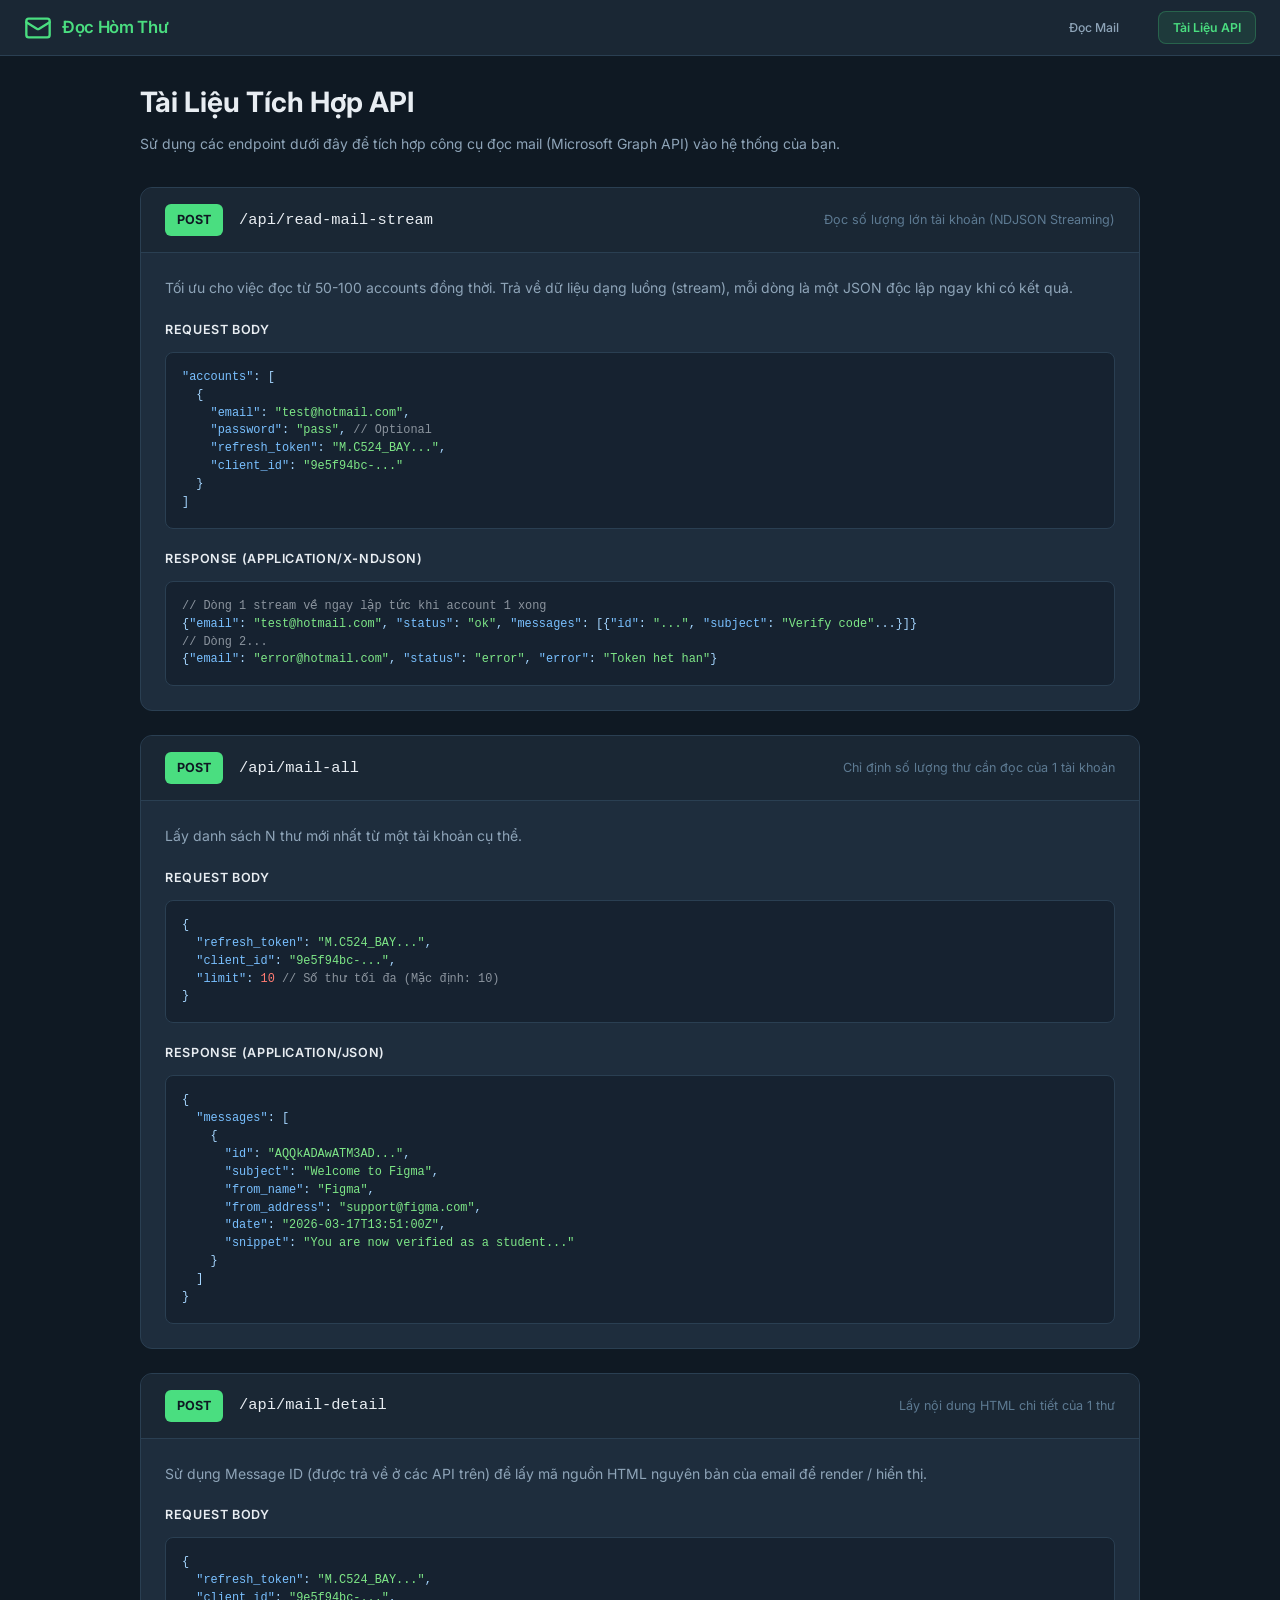
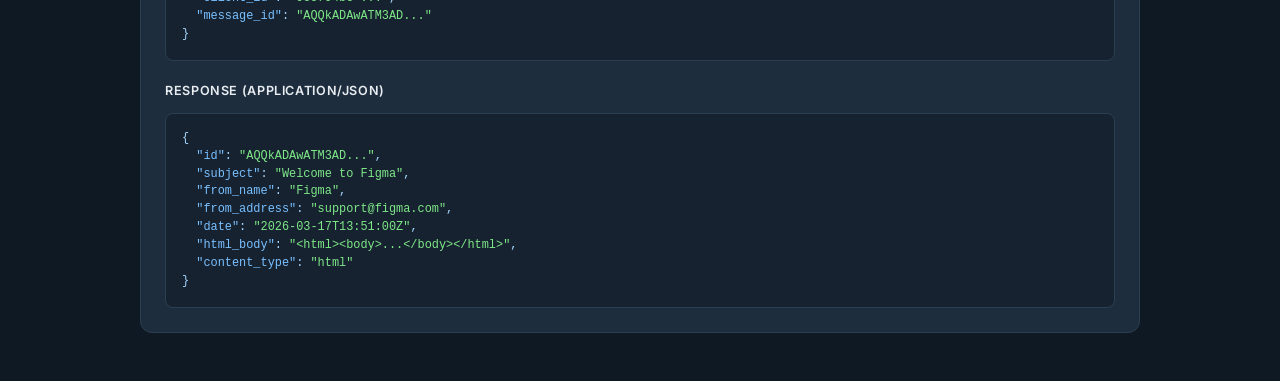
==== static/api-docs.html @ ec10e2bc "feat: add Render deployment config" ====
<!DOCTYPE html>
<html lang="vi">
<head>
    <meta charset="UTF-8">
    <meta name="viewport" content="width=device-width, initial-scale=1.0">
    <title>API Docs - Đọc Hòm Thư Outlook/Hotmail</title>
    <meta name="description" content="Tài liệu API tích hợp hệ thống đọc mail Microsoft Graph API">
    <link rel="preconnect" href="https://fonts.googleapis.com">
    <link rel="preconnect" href="https://fonts.gstatic.com" crossorigin>
    <link href="https://fonts.googleapis.com/css2?family=Inter:wght@300;400;500;600;700&display=swap" rel="stylesheet">
    <link rel="stylesheet" href="/static/styles.css">
    <style>
        .docs-container {
            max-width: 1000px;
            margin: 0 auto;
        }
        .endpoint-card {
            background: var(--bg-card);
            border: 1px solid var(--border-color);
            border-radius: var(--radius-lg);
            margin-bottom: 24px;
            overflow: hidden;
        }
        .endpoint-header {
            display: flex;
            align-items: center;
            gap: 16px;
            padding: 16px 24px;
            background: var(--bg-secondary);
            border-bottom: 1px solid var(--border-color);
        }
        .method {
            font-weight: 700;
            font-size: 0.9rem;
            padding: 6px 12px;
            border-radius: 6px;
            color: #0f1923;
        }
        .method.post { background: var(--accent); }
        .method.get { background: var(--info); }
        
        .path {
            font-family: 'Consolas', monospace;
            font-size: 1.1rem;
            color: var(--text-primary);
        }
        .desc {
            color: var(--text-muted);
            font-size: 0.9rem;
            flex: 1;
            text-align: right;
        }
        .endpoint-body {
            padding: 24px;
        }
        .section-title {
            font-size: 0.9rem;
            font-weight: 600;
            color: var(--text-primary);
            text-transform: uppercase;
            letter-spacing: 0.05em;
            margin-bottom: 12px;
            margin-top: 20px;
        }
        .section-title:first-child { margin-top: 0; }
        
        pre {
            background: var(--bg-input);
            padding: 16px;
            border-radius: var(--radius);
            border: 1px solid var(--border-color);
            overflow-x: auto;
            color: #a5d6ff;
            font-family: 'Consolas', monospace;
            font-size: 0.85rem;
            line-height: 1.5;
        }
        .comment { color: #8b949e; }
        .string { color: #7ee787; }
        .key { color: #79c0ff; }
        .keyword { color: #ff7b72; }
    </style>
</head>
<body>
    <!-- Header -->
    <header id="app-header">
        <div class="header-inner">
            <div class="logo">
                <svg width="28" height="28" viewBox="0 0 24 24" fill="none" stroke="currentColor" stroke-width="2" stroke-linecap="round" stroke-linejoin="round">
                    <rect x="2" y="4" width="20" height="16" rx="2"/>
                    <path d="M22 7L13.03 12.7a1.94 1.94 0 0 1-2.06 0L2 7"/>
                </svg>
                <h1>Đọc Hòm Thư</h1>
            </div>
            <div class="nav-links">
                <a href="/" class="nav-link" style="color: var(--text-secondary); text-decoration: none; margin-right: 20px;">Đọc Mail</a>
                <a href="/api-docs" class="nav-link active" style="color: var(--accent); font-weight: 600; text-decoration: none;">Tài Liệu API</a>
            </div>
        </div>
    </header>

    <main id="app-main">
        <div class="docs-container">
            <div style="margin-bottom: 32px;">
                <h2 style="font-size: 2rem; margin-bottom: 8px;">Tài Liệu Tích Hợp API</h2>
                <p style="color: var(--text-secondary);">Sử dụng các endpoint dưới đây để tích hợp công cụ đọc mail (Microsoft Graph API) vào hệ thống của bạn.</p>
            </div>

            <!-- Endpoint 1 -->
            <div class="endpoint-card">
                <div class="endpoint-header">
                    <span class="method post">POST</span>
                    <span class="path">/api/read-mail-stream</span>
                    <span class="desc">Đọc số lượng lớn tài khoản (NDJSON Streaming)</span>
                </div>
                <div class="endpoint-body">
                    <p style="color: var(--text-secondary); margin-bottom: 16px;">Tối ưu cho việc đọc từ 50-100 accounts đồng thời. Trả về dữ liệu dạng luồng (stream), mỗi dòng là một JSON độc lập ngay khi có kết quả.</p>
                    
                    <div class="section-title">Request Body</div>
                    <pre><span class="key">"accounts"</span>: [
  {
    <span class="key">"email"</span>: <span class="string">"test@hotmail.com"</span>,
    <span class="key">"password"</span>: <span class="string">"pass"</span>, <span class="comment">// Optional</span>
    <span class="key">"refresh_token"</span>: <span class="string">"M.C524_BAY..."</span>,
    <span class="key">"client_id"</span>: <span class="string">"9e5f94bc-..."</span>
  }
]</pre>

                    <div class="section-title">Response (application/x-ndjson)</div>
                    <pre><span class="comment">// Dòng 1 stream về ngay lập tức khi account 1 xong</span>
{<span class="key">"email"</span>: <span class="string">"test@hotmail.com"</span>, <span class="key">"status"</span>: <span class="string">"ok"</span>, <span class="key">"messages"</span>: [{<span class="key">"id"</span>: <span class="string">"..."</span>, <span class="key">"subject"</span>: <span class="string">"Verify code"</span>...}]}
<span class="comment">// Dòng 2...</span>
{<span class="key">"email"</span>: <span class="string">"error@hotmail.com"</span>, <span class="key">"status"</span>: <span class="string">"error"</span>, <span class="key">"error"</span>: <span class="string">"Token het han"</span>}</pre>
                </div>
            </div>

            <!-- Endpoint 2 -->
            <div class="endpoint-card">
                <div class="endpoint-header">
                    <span class="method post">POST</span>
                    <span class="path">/api/mail-all</span>
                    <span class="desc">Chỉ định số lượng thư cần đọc của 1 tài khoản</span>
                </div>
                <div class="endpoint-body">
                    <p style="color: var(--text-secondary); margin-bottom: 16px;">Lấy danh sách N thư mới nhất từ một tài khoản cụ thể.</p>
                    
                    <div class="section-title">Request Body</div>
                    <pre>{
  <span class="key">"refresh_token"</span>: <span class="string">"M.C524_BAY..."</span>,
  <span class="key">"client_id"</span>: <span class="string">"9e5f94bc-..."</span>,
  <span class="key">"limit"</span>: <span class="keyword">10</span> <span class="comment">// Số thư tối đa (Mặc định: 10)</span>
}</pre>

                    <div class="section-title">Response (application/json)</div>
                    <pre>{
  <span class="key">"messages"</span>: [
    {
      <span class="key">"id"</span>: <span class="string">"AQQkADAwATM3AD..."</span>,
      <span class="key">"subject"</span>: <span class="string">"Welcome to Figma"</span>,
      <span class="key">"from_name"</span>: <span class="string">"Figma"</span>,
      <span class="key">"from_address"</span>: <span class="string">"support@figma.com"</span>,
      <span class="key">"date"</span>: <span class="string">"2026-03-17T13:51:00Z"</span>,
      <span class="key">"snippet"</span>: <span class="string">"You are now verified as a student..."</span>
    }
  ]
}</pre>
                </div>
            </div>

            <!-- Endpoint 3 -->
            <div class="endpoint-card">
                <div class="endpoint-header">
                    <span class="method post">POST</span>
                    <span class="path">/api/mail-detail</span>
                    <span class="desc">Lấy nội dung HTML chi tiết của 1 thư</span>
                </div>
                <div class="endpoint-body">
                    <p style="color: var(--text-secondary); margin-bottom: 16px;">Sử dụng Message ID (được trả về ở các API trên) để lấy mã nguồn HTML nguyên bản của email để render / hiển thị.</p>
                    
                    <div class="section-title">Request Body</div>
                    <pre>{
  <span class="key">"refresh_token"</span>: <span class="string">"M.C524_BAY..."</span>,
  <span class="key">"client_id"</span>: <span class="string">"9e5f94bc-..."</span>,
  <span class="key">"message_id"</span>: <span class="string">"AQQkADAwATM3AD..."</span>
}</pre>

                    <div class="section-title">Response (application/json)</div>
                    <pre>{
  <span class="key">"id"</span>: <span class="string">"AQQkADAwATM3AD..."</span>,
  <span class="key">"subject"</span>: <span class="string">"Welcome to Figma"</span>,
  <span class="key">"from_name"</span>: <span class="string">"Figma"</span>,
  <span class="key">"from_address"</span>: <span class="string">"support@figma.com"</span>,
  <span class="key">"date"</span>: <span class="string">"2026-03-17T13:51:00Z"</span>,
  <span class="key">"html_body"</span>: <span class="string">"&lt;html&gt;&lt;body&gt;...&lt;/body&gt;&lt;/html&gt;"</span>,
  <span class="key">"content_type"</span>: <span class="string">"html"</span>
}</pre>
                </div>
            </div>
            
        </div>
    </main>
</body>
</html>
---- static/styles.css ----
/* ── Reset & Base ────────────────────────────────────────────────── */
*,
*::before,
*::after {
    margin: 0;
    padding: 0;
    box-sizing: border-box;
}

:root {
    --bg-primary: #0f1923;
    --bg-secondary: #1a2734;
    --bg-card: #1e2d3d;
    --bg-input: #162230;
    --bg-hover: #243a4e;
    --border-color: #2a3f52;
    --border-light: #34506a;
    --text-primary: #e8edf2;
    --text-secondary: #8ea4b8;
    --text-muted: #5d7a92;
    --accent: #4ade80;
    --accent-hover: #22c55e;
    --accent-dim: rgba(74, 222, 128, 0.1);
    --error: #f87171;
    --error-dim: rgba(248, 113, 113, 0.1);
    --warning: #fbbf24;
    --info: #60a5fa;
    --radius: 8px;
    --radius-lg: 12px;
    --shadow: 0 4px 24px rgba(0, 0, 0, 0.3);
    --shadow-lg: 0 8px 40px rgba(0, 0, 0, 0.4);
    --transition: 0.2s ease;
}

html {
    font-size: 14px;
    scroll-behavior: smooth;
}

body {
    font-family: 'Inter', -apple-system, BlinkMacSystemFont, sans-serif;
    background: var(--bg-primary);
    color: var(--text-primary);
    min-height: 100vh;
    line-height: 1.6;
}

/* ── Header ──────────────────────────────────────────────────────── */
#app-header {
    background: var(--bg-secondary);
    border-bottom: 1px solid var(--border-color);
    padding: 0 24px;
    height: 56px;
    display: flex;
    align-items: center;
    position: sticky;
    top: 0;
    z-index: 100;
    backdrop-filter: blur(12px);
}

.header-inner {
    max-width: 1400px;
    margin: 0 auto;
    width: 100%;
    display: flex;
    align-items: center;
    justify-content: space-between;
}

.logo {
    display: flex;
    align-items: center;
    gap: 10px;
    color: var(--accent);
}

.logo h1 {
    font-size: 1.2rem;
    font-weight: 600;
    letter-spacing: -0.02em;
}

.header-badge {
    font-size: 0.75rem;
    padding: 4px 12px;
    background: var(--accent-dim);
    color: var(--accent);
    border: 1px solid rgba(74, 222, 128, 0.2);
    border-radius: 20px;
    font-weight: 500;
}

/* ── Nav Links ───────────────────────────────────────────────────── */
.nav-links {
    display: flex;
    align-items: center;
    gap: 4px;
}

.nav-link {
    padding: 6px 14px;
    border-radius: var(--radius);
    font-size: 0.875rem;
    font-weight: 500;
    color: var(--text-secondary);
    text-decoration: none;
    transition: all var(--transition);
    border: 1px solid transparent;
}

.nav-link:hover {
    color: var(--text-primary);
    background: var(--bg-hover);
}

.nav-link.active {
    color: var(--accent);
    font-weight: 600;
    border-color: rgba(74, 222, 128, 0.25);
    background: var(--accent-dim);
}

/* ── Main ────────────────────────────────────────────────────────── */
#app-main {
    max-width: 1400px;
    margin: 0 auto;
    padding: 24px;
}

/* ── Input Section ───────────────────────────────────────────────── */
.input-section {
    background: var(--bg-card);
    border: 1px solid var(--border-color);
    border-radius: var(--radius-lg);
    padding: 20px;
    margin-bottom: 24px;
}

.section-header {
    display: flex;
    align-items: center;
    justify-content: space-between;
    margin-bottom: 12px;
    flex-wrap: wrap;
    gap: 12px;
}

.section-header h2 {
    font-size: 1.1rem;
    font-weight: 600;
    color: var(--text-primary);
}

.input-controls {
    display: flex;
    align-items: center;
    gap: 16px;
}

.limit-group {
    display: flex;
    align-items: center;
    gap: 8px;
}

.limit-group label {
    font-size: 0.85rem;
    color: var(--text-secondary);
    white-space: nowrap;
}

.limit-input {
    width: 70px;
    padding: 6px 10px;
    background: var(--bg-input);
    border: 1px solid var(--border-color);
    border-radius: var(--radius);
    color: var(--text-primary);
    font-size: 0.85rem;
    font-family: inherit;
    text-align: center;
    transition: border-color var(--transition);
}

.limit-input:focus {
    outline: none;
    border-color: var(--accent);
}

.textarea-wrapper {
    position: relative;
}

#oauth2-input {
    width: 100%;
    min-height: 160px;
    max-height: 400px;
    padding: 14px 16px;
    background: var(--bg-input);
    border: 1px solid var(--border-color);
    border-radius: var(--radius);
    color: var(--text-primary);
    font-family: 'Consolas', 'Monaco', monospace;
    font-size: 0.8rem;
    line-height: 1.7;
    resize: vertical;
    transition: border-color var(--transition);
}

#oauth2-input::placeholder {
    color: var(--text-muted);
}

#oauth2-input:focus {
    outline: none;
    border-color: var(--accent);
}

.textarea-footer {
    display: flex;
    justify-content: space-between;
    align-items: center;
    margin-top: 8px;
    padding: 0 4px;
}

#line-count {
    font-size: 0.75rem;
    color: var(--text-muted);
}

.btn-clear {
    display: flex;
    align-items: center;
    gap: 4px;
    padding: 4px 10px;
    background: transparent;
    border: 1px solid var(--border-color);
    border-radius: var(--radius);
    color: var(--text-muted);
    font-size: 0.75rem;
    cursor: pointer;
    transition: all var(--transition);
}

.btn-clear:hover {
    color: var(--error);
    border-color: var(--error);
}

.action-bar {
    display: flex;
    justify-content: space-between;
    align-items: center;
    margin-top: 16px;
}

.status-text {
    font-size: 0.85rem;
    color: var(--text-secondary);
}

.btn-primary {
    display: flex;
    align-items: center;
    gap: 8px;
    padding: 10px 24px;
    background: var(--accent);
    color: #0f1923;
    border: none;
    border-radius: var(--radius);
    font-size: 0.9rem;
    font-weight: 600;
    font-family: inherit;
    cursor: pointer;
    transition: all var(--transition);
}

.btn-primary:hover {
    background: var(--accent-hover);
    transform: translateY(-1px);
    box-shadow: 0 4px 16px rgba(74, 222, 128, 0.3);
}

.btn-primary:active {
    transform: translateY(0);
}

.btn-primary:disabled {
    opacity: 0.5;
    cursor: not-allowed;
    transform: none;
    box-shadow: none;
}

/* ── Results Section ─────────────────────────────────────────────── */
.results-section {
    animation: fadeIn 0.3s ease;
}

.results-header {
    display: flex;
    align-items: center;
    gap: 12px;
    margin-bottom: 16px;
}

.results-header h2 {
    font-size: 1.1rem;
    font-weight: 600;
}

.results-summary {
    font-size: 0.8rem;
    color: var(--text-muted);
    padding: 3px 10px;
    background: var(--bg-card);
    border-radius: 12px;
    border: 1px solid var(--border-color);
}

/* ── Account Card ────────────────────────────────────────────────── */
.account-card {
    background: var(--bg-card);
    border: 1px solid var(--border-color);
    border-radius: var(--radius-lg);
    margin-bottom: 16px;
    overflow: hidden;
    transition: border-color var(--transition);
}

.account-card:hover {
    border-color: var(--border-light);
}

.account-card-header {
    display: flex;
    align-items: center;
    justify-content: space-between;
    padding: 14px 20px;
    background: var(--bg-secondary);
    border-bottom: 1px solid var(--border-color);
    flex-wrap: wrap;
    gap: 8px;
}

.account-email {
    font-size: 0.9rem;
    font-weight: 600;
    color: var(--info);
    word-break: break-all;
}

.account-status {
    font-size: 0.75rem;
    padding: 3px 10px;
    border-radius: 12px;
    font-weight: 500;
}

.account-status.ok {
    background: var(--accent-dim);
    color: var(--accent);
    border: 1px solid rgba(74, 222, 128, 0.2);
}

.account-status.error {
    background: var(--error-dim);
    color: var(--error);
    border: 1px solid rgba(248, 113, 113, 0.2);
}

.account-error-msg {
    padding: 14px 20px;
    color: var(--error);
    font-size: 0.85rem;
    word-break: break-all;
}

/* ── Mail Table ──────────────────────────────────────────────────── */
.mail-table {
    width: 100%;
    border-collapse: collapse;
}

.mail-table thead th {
    padding: 10px 16px;
    text-align: left;
    font-size: 0.75rem;
    font-weight: 600;
    text-transform: uppercase;
    letter-spacing: 0.05em;
    color: var(--text-muted);
    background: var(--bg-secondary);
    border-bottom: 1px solid var(--border-color);
    white-space: nowrap;
}

.mail-table tbody tr {
    border-bottom: 1px solid var(--border-color);
    transition: background var(--transition);
}

.mail-table tbody tr:last-child {
    border-bottom: none;
}

.mail-table tbody tr:hover {
    background: var(--bg-hover);
}

.mail-table td {
    padding: 12px 16px;
    font-size: 0.85rem;
    vertical-align: top;
}

.mail-table .col-stt {
    width: 50px;
    text-align: center;
    color: var(--text-muted);
    font-weight: 500;
}

.mail-table .col-from {
    width: 200px;
    color: var(--text-secondary);
}

.mail-table .col-from .from-name {
    font-weight: 500;
    color: var(--text-primary);
}

.mail-table .col-from .from-addr {
    font-size: 0.75rem;
    color: var(--text-muted);
}

.mail-table .col-time {
    width: 140px;
    color: #a3c4da;
    white-space: nowrap;
    font-size: 0.8rem;
}

.mail-table .col-content {
    min-width: 200px;
}

.mail-table .col-content .mail-subject {
    font-weight: 600;
    color: var(--text-primary);
    margin-bottom: 4px;
}

.mail-table .col-content .mail-snippet {
    color: var(--text-secondary);
    font-size: 0.8rem;
    display: -webkit-box;
    -webkit-line-clamp: 2;
    -webkit-box-orient: vertical;
    overflow: hidden;
}

.mail-table .col-action {
    width: 100px;
    text-align: center;
}

.btn-detail {
    padding: 5px 14px;
    background: transparent;
    color: var(--info);
    border: 1px solid var(--info);
    border-radius: var(--radius);
    font-size: 0.75rem;
    font-weight: 500;
    cursor: pointer;
    transition: all var(--transition);
    font-family: inherit;
    white-space: nowrap;
}

.btn-detail:hover {
    background: rgba(96, 165, 250, 0.1);
}

/* ── Xem thêm button ────────────────────────────────────────────── */
.account-footer {
    display: flex;
    justify-content: center;
    padding: 12px;
    border-top: 1px solid var(--border-color);
}

.btn-more {
    display: flex;
    align-items: center;
    gap: 6px;
    padding: 7px 20px;
    background: transparent;
    color: var(--accent);
    border: 1px solid var(--accent);
    border-radius: var(--radius);
    font-size: 0.8rem;
    font-weight: 500;
    cursor: pointer;
    transition: all var(--transition);
    font-family: inherit;
}

.btn-more:hover {
    background: var(--accent-dim);
}

.btn-more:disabled {
    opacity: 0.5;
    cursor: not-allowed;
}

.btn-more .spinner-small {
    width: 14px;
    height: 14px;
    border: 2px solid transparent;
    border-top-color: var(--accent);
    border-radius: 50%;
    animation: spin 0.6s linear infinite;
}

/* ── Modal ───────────────────────────────────────────────────────── */
.modal-overlay {
    display: none;
    position: fixed;
    inset: 0;
    background: rgba(0, 0, 0, 0.7);
    backdrop-filter: blur(4px);
    z-index: 1000;
    justify-content: center;
    align-items: center;
    padding: 24px;
    animation: fadeIn 0.2s ease;
}

.modal-overlay.active {
    display: flex;
}

.modal-content {
    background: var(--bg-card);
    border: 1px solid var(--border-color);
    border-radius: var(--radius-lg);
    width: 100%;
    max-width: 800px;
    max-height: 85vh;
    display: flex;
    flex-direction: column;
    box-shadow: var(--shadow-lg);
    animation: slideUp 0.3s ease;
}

.modal-header {
    display: flex;
    align-items: center;
    justify-content: space-between;
    padding: 16px 20px;
    border-bottom: 1px solid var(--border-color);
    flex-shrink: 0;
}

.modal-header h3 {
    font-size: 1rem;
    font-weight: 600;
    color: var(--text-primary);
}

.modal-close {
    width: 32px;
    height: 32px;
    display: flex;
    align-items: center;
    justify-content: center;
    background: transparent;
    border: 1px solid var(--border-color);
    border-radius: var(--radius);
    color: var(--text-secondary);
    font-size: 1.3rem;
    cursor: pointer;
    transition: all var(--transition);
    line-height: 1;
}

.modal-close:hover {
    background: var(--error-dim);
    color: var(--error);
    border-color: var(--error);
}

.modal-body {
    flex: 1;
    overflow: hidden;
    display: flex;
    flex-direction: column;
}

.modal-meta {
    padding: 12px 20px;
    background: var(--bg-secondary);
    border-bottom: 1px solid var(--border-color);
    font-size: 0.8rem;
    color: var(--text-secondary);
    flex-shrink: 0;
}

.modal-meta .meta-row {
    display: flex;
    gap: 8px;
    margin-bottom: 4px;
}

.modal-meta .meta-label {
    color: var(--text-muted);
    min-width: 50px;
}

.modal-meta .meta-value {
    color: var(--text-primary);
    word-break: break-all;
}

#modal-iframe {
    flex: 1;
    width: 100%;
    border: none;
    background: #fff;
    min-height: 400px;
    border-radius: 0 0 var(--radius-lg) var(--radius-lg);
}

/* ── Loading Overlay ─────────────────────────────────────────────── */
.loading-overlay {
    display: none;
    position: fixed;
    inset: 0;
    background: rgba(15, 25, 35, 0.85);
    backdrop-filter: blur(4px);
    z-index: 2000;
    justify-content: center;
    align-items: center;
}

.loading-overlay.active {
    display: flex;
}

.loading-spinner {
    text-align: center;
}

.spinner {
    width: 48px;
    height: 48px;
    border: 3px solid var(--border-color);
    border-top-color: var(--accent);
    border-radius: 50%;
    animation: spin 0.8s linear infinite;
    margin: 0 auto 16px;
}

#loading-text {
    color: var(--text-secondary);
    font-size: 0.9rem;
}

/* ── OAuth2 Page ─────────────────────────────────────────────────── */
.oauth2-limit-hint {
    font-size: 0.8rem;
    color: var(--text-muted);
    padding: 3px 10px;
    background: var(--bg-secondary);
    border: 1px solid var(--border-color);
    border-radius: 12px;
}

#oauth2-cred-input {
    width: 100%;
    min-height: 140px;
    max-height: 320px;
    padding: 14px 16px;
    background: var(--bg-input);
    border: 1px solid var(--border-color);
    border-radius: var(--radius);
    color: var(--text-primary);
    font-family: 'Consolas', 'Monaco', monospace;
    font-size: 0.85rem;
    line-height: 1.7;
    resize: vertical;
    transition: border-color var(--transition);
}

#oauth2-cred-input::placeholder { color: var(--text-muted); }

#oauth2-cred-input:focus {
    outline: none;
    border-color: var(--info);
}

.btn-oauth2 {
    display: flex;
    align-items: center;
    gap: 8px;
    padding: 10px 24px;
    background: var(--info);
    color: #ffffff;
    border: none;
    border-radius: var(--radius);
    font-size: 0.9rem;
    font-weight: 600;
    font-family: inherit;
    cursor: pointer;
    transition: all var(--transition);
}

.btn-oauth2:hover {
    background: #93c5fd;
    transform: translateY(-1px);
    box-shadow: 0 4px 16px rgba(96, 165, 250, 0.3);
}

.btn-oauth2:active { transform: translateY(0); }

.btn-oauth2:disabled {
    opacity: 0.5;
    cursor: not-allowed;
    transform: none;
    box-shadow: none;
}

.oauth2-card {
    background: var(--bg-card);
    border: 1px solid var(--border-color);
    border-radius: var(--radius-lg);
    margin-bottom: 12px;
    overflow: hidden;
    animation: fadeSlideIn 0.3s ease;
}

.oauth2-card-header {
    display: flex;
    align-items: center;
    justify-content: space-between;
    padding: 12px 20px;
    background: var(--bg-secondary);
    border-bottom: 1px solid var(--border-color);
    gap: 8px;
    flex-wrap: wrap;
}

.oauth2-card-body {
    padding: 16px 20px;
}

.oauth2-output-wrap {
    display: flex;
    gap: 10px;
    align-items: flex-start;
}

.oauth2-output {
    flex: 1;
    background: var(--bg-input);
    border: 1px solid var(--border-color);
    border-radius: var(--radius);
    color: var(--accent);
    font-family: 'Consolas', 'Monaco', monospace;
    font-size: 0.78rem;
    line-height: 1.7;
    padding: 10px 12px;
    word-break: break-all;
    white-space: pre-wrap;
    user-select: text;
    cursor: text;
}

.btn-copy {
    flex-shrink: 0;
    padding: 8px 14px;
    background: transparent;
    color: var(--info);
    border: 1px solid var(--info);
    border-radius: var(--radius);
    font-size: 0.78rem;
    font-weight: 500;
    cursor: pointer;
    font-family: inherit;
    transition: all var(--transition);
    white-space: nowrap;
}

.btn-copy:hover { background: rgba(96, 165, 250, 0.1); }

.btn-copy.copied {
    color: var(--accent);
    border-color: var(--accent);
}

/* ── Animations ──────────────────────────────────────────────────── */
@keyframes fadeIn {
    from { opacity: 0; }
    to { opacity: 1; }
}

@keyframes slideUp {
    from { opacity: 0; transform: translateY(20px); }
    to { opacity: 1; transform: translateY(0); }
}

@keyframes spin {
    to { transform: rotate(360deg); }
}

@keyframes fadeSlideIn {
    from { opacity: 0; transform: translateY(12px); }
    to { opacity: 1; transform: translateY(0); }
}

/* ── Responsive ──────────────────────────────────────────────────── */
@media (max-width: 768px) {
    #app-main {
        padding: 16px;
    }

    .section-header {
        flex-direction: column;
        align-items: flex-start;
    }

    .mail-table .col-from,
    .mail-table .col-time {
        display: none;
    }

    .modal-content {
        max-width: 100%;
        max-height: 90vh;
    }

    .account-card-header {
        flex-direction: column;
        align-items: flex-start;
    }
}
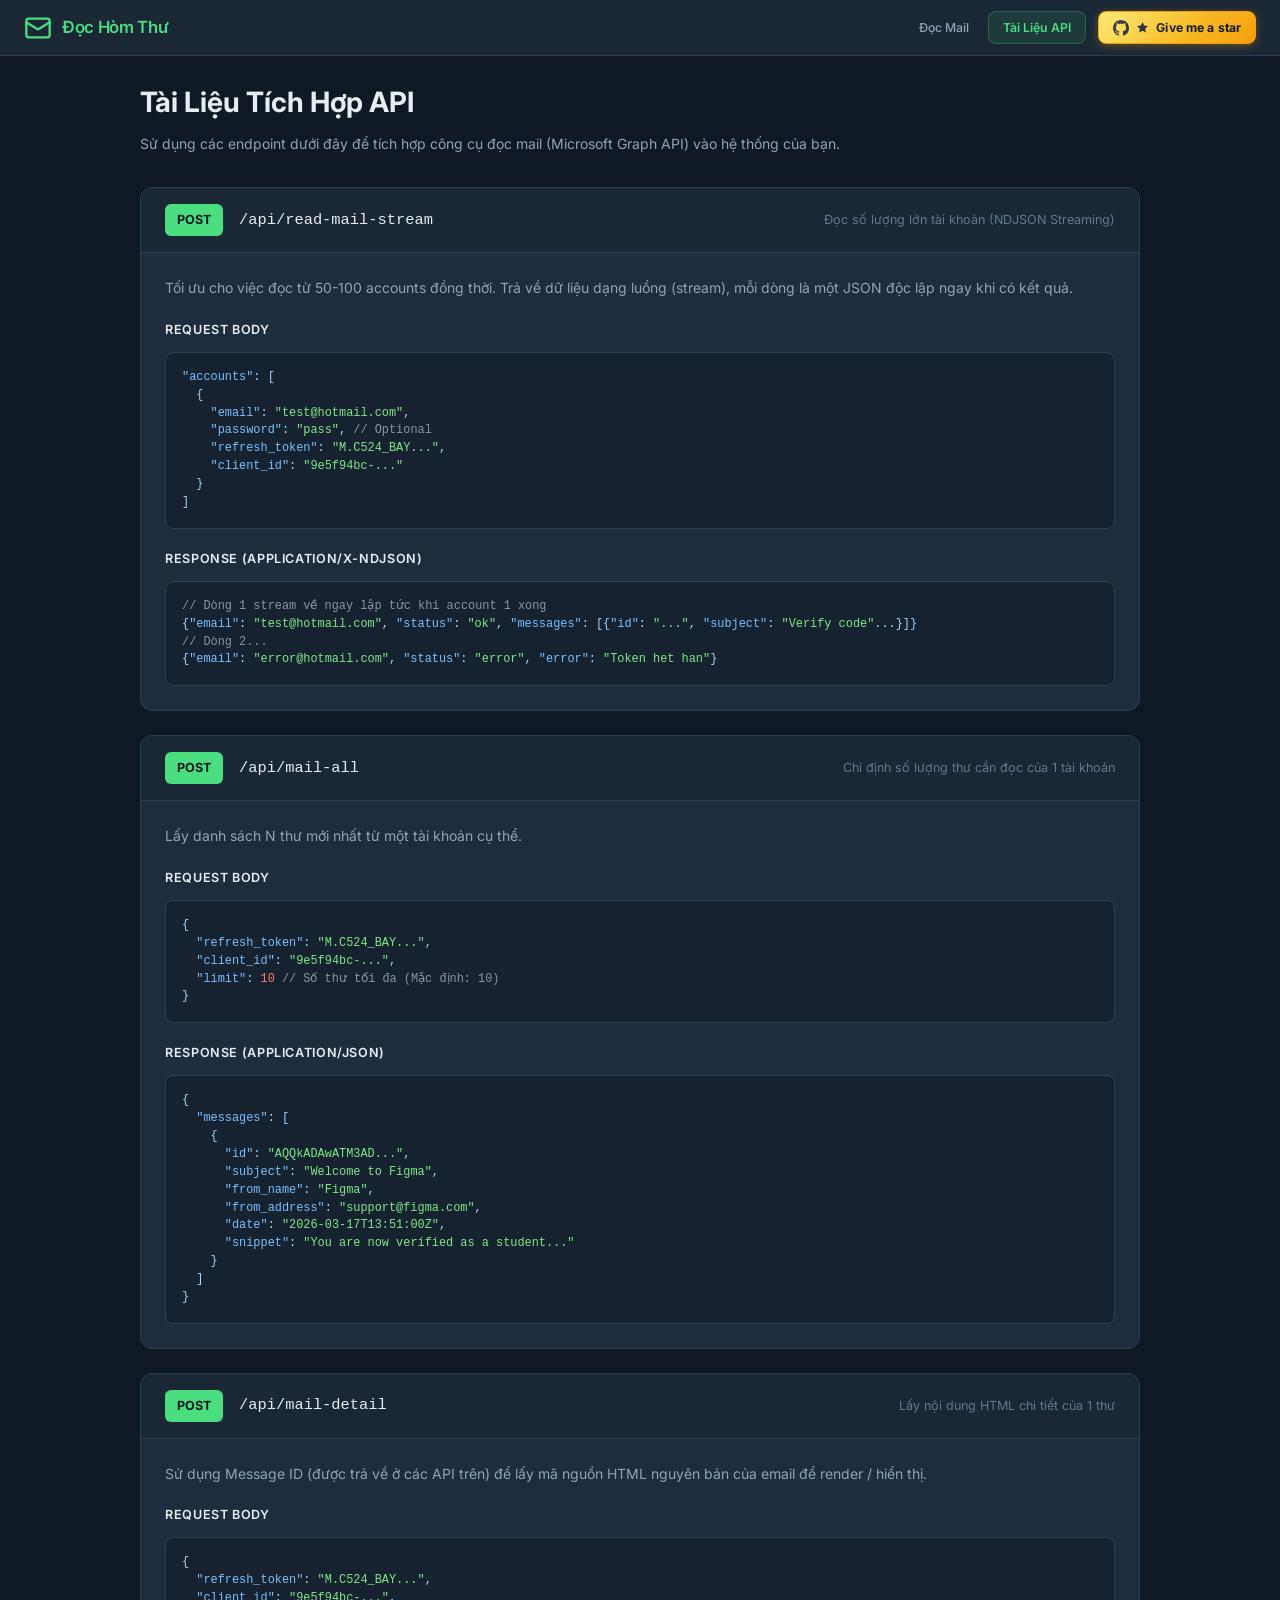
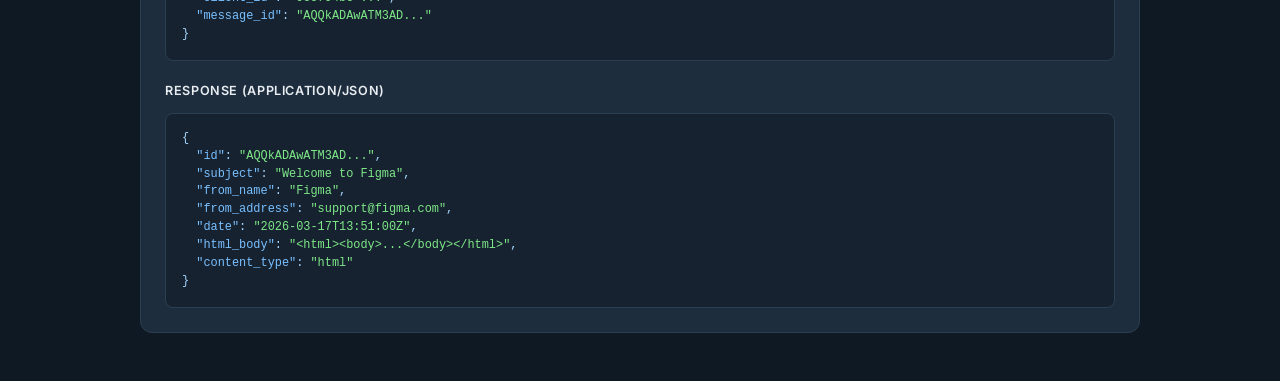
==== commit 3b57eb6e: "fix(ui): add GitHub star button to api docs page header" ====
--- a/static/api-docs.html
+++ b/static/api-docs.html
@@ -93,8 +93,17 @@
                 <h1>Đọc Hòm Thư</h1>
             </div>
             <div class="nav-links">
-                <a href="/" class="nav-link" style="color: var(--text-secondary); text-decoration: none; margin-right: 20px;">Đọc Mail</a>
-                <a href="/api-docs" class="nav-link active" style="color: var(--accent); font-weight: 600; text-decoration: none;">Tài Liệu API</a>
+                <a href="/" class="nav-link">Đọc Mail</a>
+                <a href="/api-docs" class="nav-link active">Tài Liệu API</a>
+                <a href="https://github.com/tugnmik/read-mail" target="_blank" rel="noopener noreferrer" class="nav-github-star" id="nav-github-star" title="Xem project trên GitHub">
+                    <svg width="16" height="16" viewBox="0 0 24 24" fill="currentColor" aria-hidden="true">
+                        <path d="M12 0C5.37 0 0 5.37 0 12c0 5.31 3.435 9.795 8.205 11.385.6.105.825-.255.825-.57 0-.285-.015-1.23-.015-2.235-3.015.555-3.795-.735-4.035-1.41-.135-.345-.72-1.41-1.23-1.695-.42-.225-1.02-.78-.015-.795.945-.015 1.62.87 1.845 1.23 1.08 1.815 2.805 1.305 3.495.99.105-.78.42-1.305.765-1.605-2.67-.3-5.46-1.335-5.46-5.925 0-1.305.465-2.385 1.23-3.225-.12-.3-.54-1.53.12-3.18 0 0 1.005-.315 3.3 1.23.96-.27 1.98-.405 3-.405s2.04.135 3 .405c2.295-1.56 3.3-1.23 3.3-1.23.66 1.65.24 2.88.12 3.18.765.84 1.23 1.905 1.23 3.225 0 4.605-2.805 5.625-5.475 5.925.435.375.81 1.095.81 2.22 0 1.605-.015 2.895-.015 3.3 0 .315.225.69.825.57A12.02 12.02 0 0 0 24 12c0-6.63-5.37-12-12-12z"/>
+                    </svg>
+                    <svg width="13" height="13" viewBox="0 0 24 24" fill="currentColor" class="star-icon" aria-hidden="true">
+                        <path d="M12 2l3.09 6.26L22 9.27l-5 4.87 1.18 6.88L12 17.77l-6.18 3.25L7 14.14 2 9.27l6.91-1.01L12 2z"/>
+                    </svg>
+                    Give me a star
+                </a>
             </div>
         </div>
     </header>
--- a/static/styles.css
+++ b/static/styles.css
@@ -121,6 +121,57 @@
     background: var(--accent-dim);
 }
 
+/* ── GitHub Star Button ──────────────────────────────────────────── */
+.nav-github-star {
+    display: flex;
+    align-items: center;
+    gap: 7px;
+    padding: 6px 14px;
+    border-radius: var(--radius);
+    font-size: 0.875rem;
+    font-weight: 700;
+    color: #0f1923;
+    text-decoration: none;
+    background: linear-gradient(135deg, #fde047 0%, #f59e0b 100%);
+    border: 1px solid #f59e0b;
+    box-shadow: 0 0 0 0 rgba(253, 224, 71, 0.4), 0 2px 8px rgba(245, 158, 11, 0.35);
+    letter-spacing: 0.01em;
+    transition: all 0.2s ease;
+    margin-left: 8px;
+    position: relative;
+    overflow: hidden;
+}
+
+.nav-github-star::before {
+    content: '';
+    position: absolute;
+    inset: 0;
+    background: linear-gradient(135deg, rgba(255,255,255,0.25) 0%, transparent 60%);
+    pointer-events: none;
+}
+
+.nav-github-star:hover {
+    color: #0f1923;
+    background: linear-gradient(135deg, #fef08a 0%, #fbbf24 100%);
+    box-shadow: 0 0 0 3px rgba(253, 224, 71, 0.3), 0 4px 16px rgba(245, 158, 11, 0.5);
+    transform: translateY(-1px);
+}
+
+.nav-github-star:active {
+    transform: translateY(0);
+    box-shadow: 0 0 0 2px rgba(253, 224, 71, 0.3), 0 2px 8px rgba(245, 158, 11, 0.35);
+}
+
+.nav-github-star .star-icon {
+    animation: star-pulse 2.5s ease-in-out infinite;
+    flex-shrink: 0;
+}
+
+@keyframes star-pulse {
+    0%, 100% { transform: scale(1) rotate(0deg); opacity: 1; }
+    50% { transform: scale(1.2) rotate(10deg); opacity: 0.85; }
+}
+
 /* ── Main ────────────────────────────────────────────────────────── */
 #app-main {
     max-width: 1400px;
@@ -683,6 +734,19 @@
     border-radius: 12px;
 }
 
+.oauth2-header-tools {
+    display: flex;
+    align-items: center;
+    gap: 12px;
+    flex-wrap: wrap;
+}
+
+.oauth2-action-group {
+    display: flex;
+    align-items: center;
+    gap: 10px;
+}
+
 #oauth2-cred-input {
     width: 100%;
     min-height: 140px;
@@ -805,6 +869,37 @@
     border-color: var(--accent);
 }
 
+.btn-copy-all {
+    display: flex;
+    align-items: center;
+    gap: 8px;
+    padding: 10px 18px;
+    background: transparent;
+    color: var(--info);
+    border: 1px solid var(--info);
+    border-radius: var(--radius);
+    font-size: 0.85rem;
+    font-weight: 600;
+    font-family: inherit;
+    cursor: pointer;
+    transition: all var(--transition);
+    white-space: nowrap;
+}
+
+.btn-copy-all:hover {
+    background: rgba(96, 165, 250, 0.1);
+}
+
+.btn-copy-all:disabled {
+    opacity: 0.45;
+    cursor: not-allowed;
+}
+
+.btn-copy-all.copied {
+    color: var(--accent);
+    border-color: var(--accent);
+}
+
 /* ── Animations ──────────────────────────────────────────────────── */
 @keyframes fadeIn {
     from { opacity: 0; }
@@ -836,6 +931,18 @@
         align-items: flex-start;
     }
 
+    .action-bar {
+        flex-direction: column;
+        align-items: stretch;
+        gap: 12px;
+    }
+
+    .oauth2-action-group {
+        width: 100%;
+        justify-content: flex-end;
+        flex-wrap: wrap;
+    }
+
     .mail-table .col-from,
     .mail-table .col-time {
         display: none;
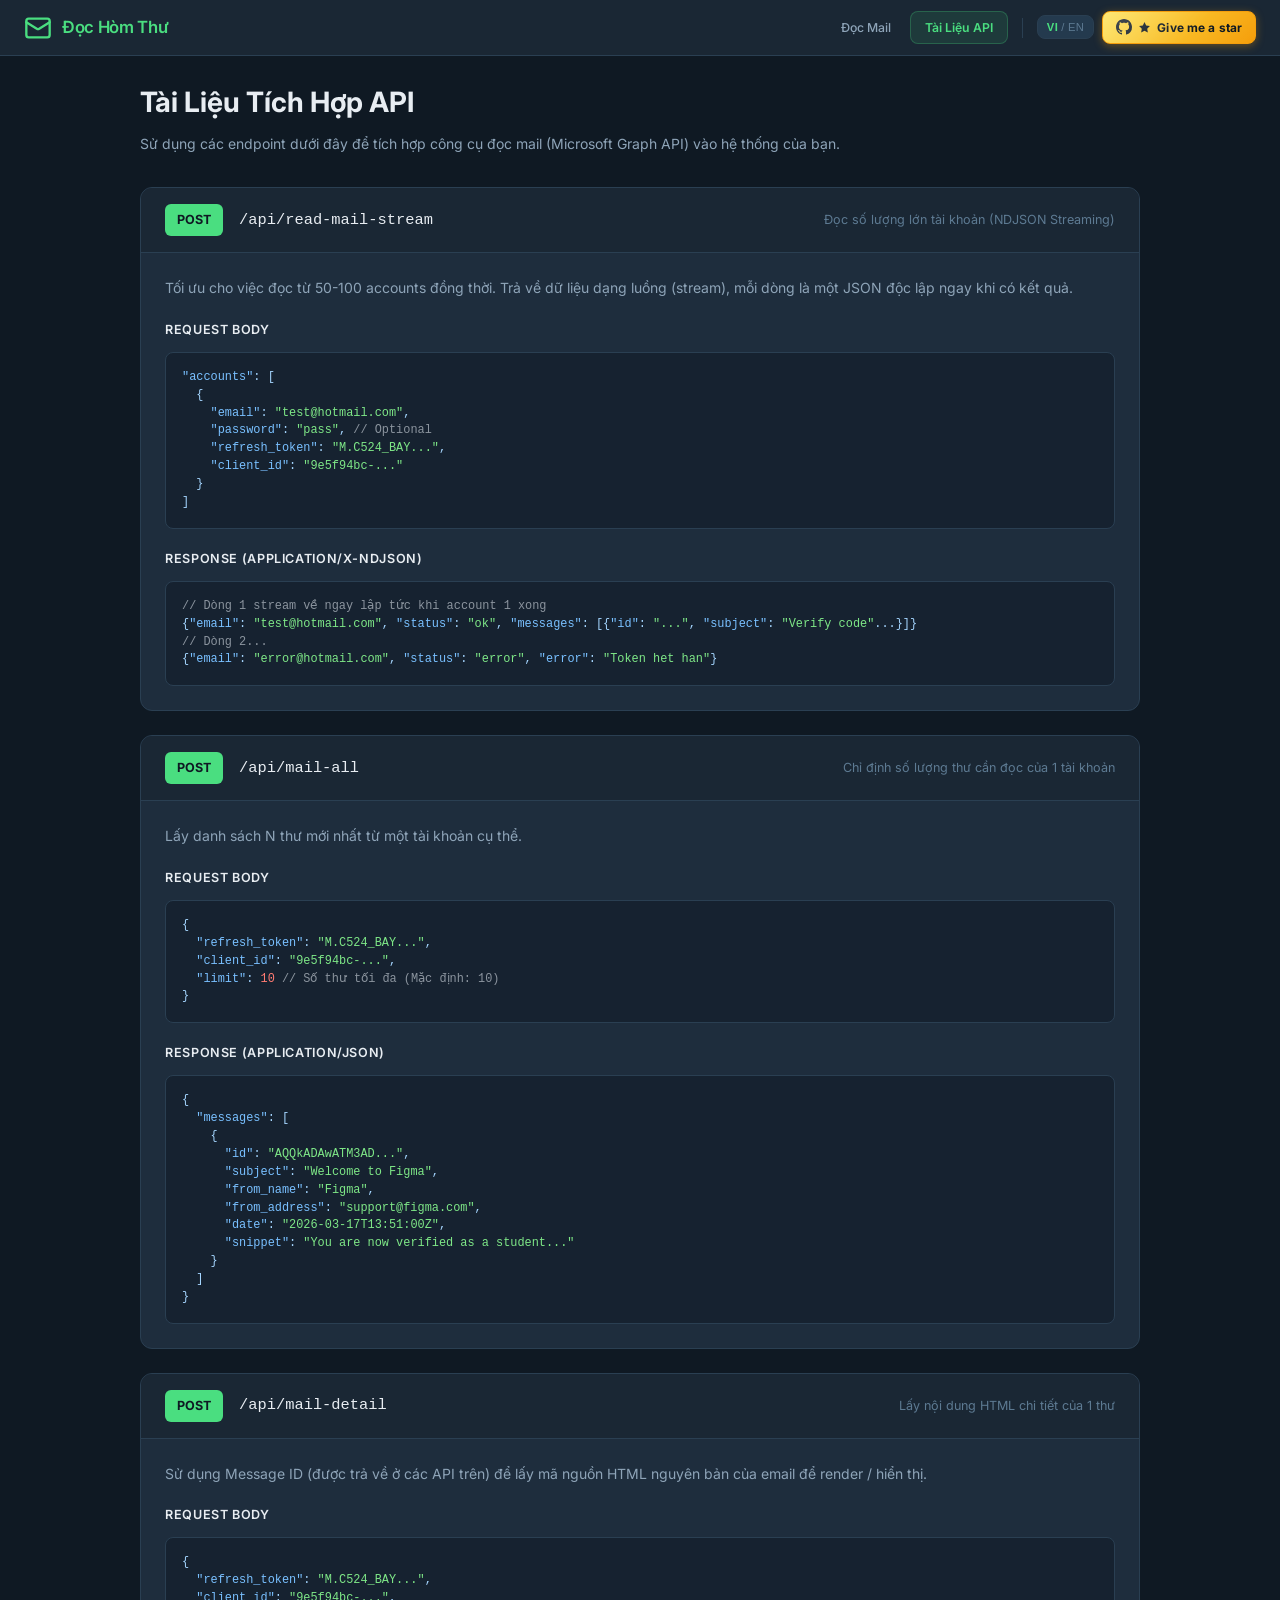
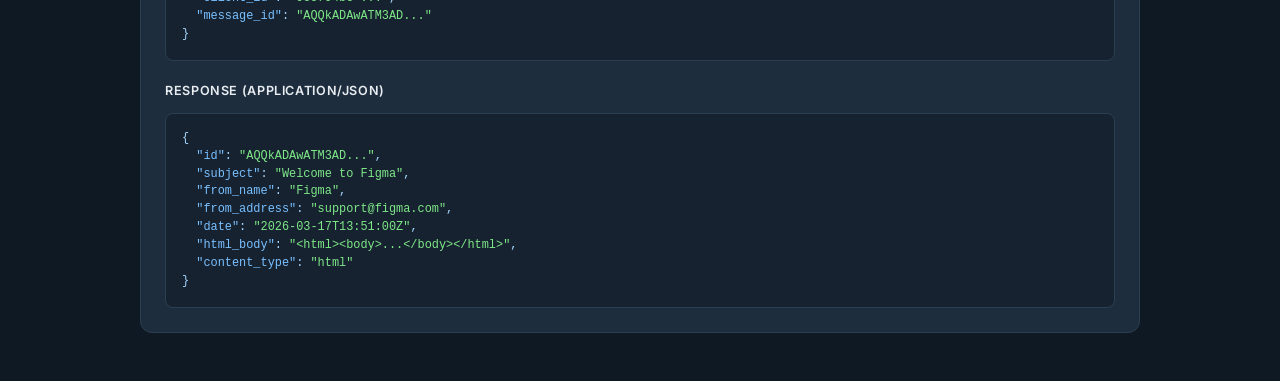
==== commit 8e2ef8b5: "feat(ui): add VI/EN bilingual support, group header layout and optimize mobile responsive" ====
--- a/static/api-docs.html
+++ b/static/api-docs.html
@@ -92,18 +92,29 @@
                 </svg>
                 <h1>Đọc Hòm Thư</h1>
             </div>
-            <div class="nav-links">
-                <a href="/" class="nav-link">Đọc Mail</a>
-                <a href="/api-docs" class="nav-link active">Tài Liệu API</a>
-                <a href="https://github.com/tugnmik/read-mail" target="_blank" rel="noopener noreferrer" class="nav-github-star" id="nav-github-star" title="Xem project trên GitHub">
-                    <svg width="16" height="16" viewBox="0 0 24 24" fill="currentColor" aria-hidden="true">
-                        <path d="M12 0C5.37 0 0 5.37 0 12c0 5.31 3.435 9.795 8.205 11.385.6.105.825-.255.825-.57 0-.285-.015-1.23-.015-2.235-3.015.555-3.795-.735-4.035-1.41-.135-.345-.72-1.41-1.23-1.695-.42-.225-1.02-.78-.015-.795.945-.015 1.62.87 1.845 1.23 1.08 1.815 2.805 1.305 3.495.99.105-.78.42-1.305.765-1.605-2.67-.3-5.46-1.335-5.46-5.925 0-1.305.465-2.385 1.23-3.225-.12-.3-.54-1.53.12-3.18 0 0 1.005-.315 3.3 1.23.96-.27 1.98-.405 3-.405s2.04.135 3 .405c2.295-1.56 3.3-1.23 3.3-1.23.66 1.65.24 2.88.12 3.18.765.84 1.23 1.905 1.23 3.225 0 4.605-2.805 5.625-5.475 5.925.435.375.81 1.095.81 2.22 0 1.605-.015 2.895-.015 3.3 0 .315.225.69.825.57A12.02 12.02 0 0 0 24 12c0-6.63-5.37-12-12-12z"/>
-                    </svg>
-                    <svg width="13" height="13" viewBox="0 0 24 24" fill="currentColor" class="star-icon" aria-hidden="true">
-                        <path d="M12 2l3.09 6.26L22 9.27l-5 4.87 1.18 6.88L12 17.77l-6.18 3.25L7 14.14 2 9.27l6.91-1.01L12 2z"/>
-                    </svg>
-                    Give me a star
-                </a>
+            <div class="header-right">
+                <nav class="nav-links">
+                    <a href="/" class="nav-link">Đọc Mail</a>
+                    <a href="/api-docs" class="nav-link active">Tài Liệu API</a>
+                </nav>
+                <div class="nav-divider"></div>
+                <div class="nav-actions">
+                    <!-- Lang Toggle -->
+                    <button class="nav-lang-toggle" id="lang-toggle" onclick="toggleLang()" data-lang="vi" aria-label="Switch to English" title="Switch language">
+                        <span class="lang-vi">VI</span>
+                        <span class="lang-sep">/</span>
+                        <span class="lang-en">EN</span>
+                    </button>
+                    <a href="https://github.com/tugnmik/read-mail" target="_blank" rel="noopener noreferrer" class="nav-github-star" id="nav-github-star" title="Xem project trên GitHub">
+                        <svg width="16" height="16" viewBox="0 0 24 24" fill="currentColor" aria-hidden="true">
+                            <path d="M12 0C5.37 0 0 5.37 0 12c0 5.31 3.435 9.795 8.205 11.385.6.105.825-.255.825-.57 0-.285-.015-1.23-.015-2.235-3.015.555-3.795-.735-4.035-1.41-.135-.345-.72-1.41-1.23-1.695-.42-.225-1.02-.78-.015-.795.945-.015 1.62.87 1.845 1.23 1.08 1.815 2.805 1.305 3.495.99.105-.78.42-1.305.765-1.605-2.67-.3-5.46-1.335-5.46-5.925 0-1.305.465-2.385 1.23-3.225-.12-.3-.54-1.53.12-3.18 0 0 1.005-.315 3.3 1.23.96-.27 1.98-.405 3-.405s2.04.135 3 .405c2.295-1.56 3.3-1.23 3.3-1.23.66 1.65.24 2.88.12 3.18.765.84 1.23 1.905 1.23 3.225 0 4.605-2.805 5.625-5.475 5.925.435.375.81 1.095.81 2.22 0 1.605-.015 2.895-.015 3.3 0 .315.225.69.825.57A12.02 12.02 0 0 0 24 12c0-6.63-5.37-12-12-12z"/>
+                        </svg>
+                        <svg width="13" height="13" viewBox="0 0 24 24" fill="currentColor" class="star-icon" aria-hidden="true">
+                            <path d="M12 2l3.09 6.26L22 9.27l-5 4.87 1.18 6.88L12 17.77l-6.18 3.25L7 14.14 2 9.27l6.91-1.01L12 2z"/>
+                        </svg>
+                        <span class="github-star-text">Give me a star</span>
+                    </a>
+                </div>
             </div>
         </div>
     </header>
@@ -208,5 +219,6 @@
             
         </div>
     </main>
+    <script src="/static/i18n.js"></script>
 </body>
 </html>
--- a/static/styles.css
+++ b/static/styles.css
@@ -91,7 +91,13 @@
     font-weight: 500;
 }
 
-/* ── Nav Links ───────────────────────────────────────────────────── */
+/* ── Header Right & Navigation ──────────────────────────────────── */
+.header-right {
+    display: flex;
+    align-items: center;
+    gap: 12px;
+}
+
 .nav-links {
     display: flex;
     align-items: center;
@@ -107,6 +113,7 @@
     text-decoration: none;
     transition: all var(--transition);
     border: 1px solid transparent;
+    white-space: nowrap;
 }
 
 .nav-link:hover {
@@ -121,14 +128,31 @@
     background: var(--accent-dim);
 }
 
+/* ── Divider ─────────────────────────────────────────────────────── */
+.nav-divider {
+    width: 1px;
+    height: 20px;
+    background: var(--border-color);
+    margin: 0 2px;
+    flex-shrink: 0;
+}
+
+/* ── Utility & CTA Actions ───────────────────────────────────────── */
+.nav-actions {
+    display: flex;
+    align-items: center;
+    gap: 8px;
+    flex-shrink: 0;
+}
+
 /* ── GitHub Star Button ──────────────────────────────────────────── */
 .nav-github-star {
     display: flex;
     align-items: center;
-    gap: 7px;
-    padding: 6px 14px;
-    border-radius: var(--radius);
-    font-size: 0.875rem;
+    gap: 6px;
+    padding: 6px 13px;
+    border-radius: var(--radius);
+    font-size: 0.85rem;
     font-weight: 700;
     color: #0f1923;
     text-decoration: none;
@@ -137,9 +161,9 @@
     box-shadow: 0 0 0 0 rgba(253, 224, 71, 0.4), 0 2px 8px rgba(245, 158, 11, 0.35);
     letter-spacing: 0.01em;
     transition: all 0.2s ease;
-    margin-left: 8px;
     position: relative;
     overflow: hidden;
+    white-space: nowrap;
 }
 
 .nav-github-star::before {
@@ -170,6 +194,51 @@
 @keyframes star-pulse {
     0%, 100% { transform: scale(1) rotate(0deg); opacity: 1; }
     50% { transform: scale(1.2) rotate(10deg); opacity: 0.85; }
+}
+
+/* ── Language Toggle ─────────────────────────────────────────────── */
+.nav-lang-toggle {
+    display: flex;
+    align-items: center;
+    gap: 3px;
+    padding: 5px 9px;
+    border-radius: var(--radius);
+    font-size: 0.8rem;
+    font-weight: 600;
+    background: var(--bg-hover);
+    border: 1px solid var(--border-color);
+    color: var(--text-secondary);
+    cursor: pointer;
+    transition: all var(--transition);
+    letter-spacing: 0.04em;
+    white-space: nowrap;
+}
+
+.nav-lang-toggle:hover {
+    background: var(--bg-card);
+    border-color: var(--border-light);
+    color: var(--text-primary);
+}
+
+.nav-lang-toggle .lang-sep {
+    color: var(--text-muted);
+    font-weight: 300;
+}
+
+/* Active language label — bold & bright */
+.nav-lang-toggle[data-lang="vi"] .lang-vi {
+    color: var(--accent);
+}
+.nav-lang-toggle[data-lang="vi"] .lang-en {
+    color: var(--text-muted);
+    font-weight: 400;
+}
+.nav-lang-toggle[data-lang="en"] .lang-en {
+    color: var(--accent);
+}
+.nav-lang-toggle[data-lang="en"] .lang-vi {
+    color: var(--text-muted);
+    font-weight: 400;
 }
 
 /* ── Main ────────────────────────────────────────────────────────── */
@@ -922,6 +991,45 @@
 
 /* ── Responsive ──────────────────────────────────────────────────── */
 @media (max-width: 768px) {
+    #app-header {
+        padding: 0 14px;
+    }
+
+    .header-inner {
+        gap: 8px;
+    }
+
+    .logo h1 {
+        font-size: 1.05rem;
+    }
+
+    .header-right {
+        gap: 8px;
+    }
+
+    .nav-link {
+        padding: 5px 9px;
+        font-size: 0.8rem;
+    }
+
+    .nav-actions {
+        gap: 6px;
+    }
+
+    .nav-lang-toggle {
+        padding: 4px 7px;
+        font-size: 0.75rem;
+    }
+
+    .nav-github-star {
+        padding: 5px 8px;
+        gap: 4px;
+    }
+
+    .github-star-text {
+        display: none;
+    }
+
     #app-main {
         padding: 16px;
     }
@@ -958,3 +1066,31 @@
         align-items: flex-start;
     }
 }
+
+@media (max-width: 480px) {
+    #app-header {
+        padding: 0 10px;
+    }
+
+    .logo svg {
+        width: 22px;
+        height: 22px;
+    }
+
+    .logo h1 {
+        font-size: 0.95rem;
+    }
+
+    .nav-links {
+        gap: 2px;
+    }
+
+    .nav-link {
+        padding: 4px 6px;
+        font-size: 0.75rem;
+    }
+
+    .header-right {
+        gap: 4px;
+    }
+}
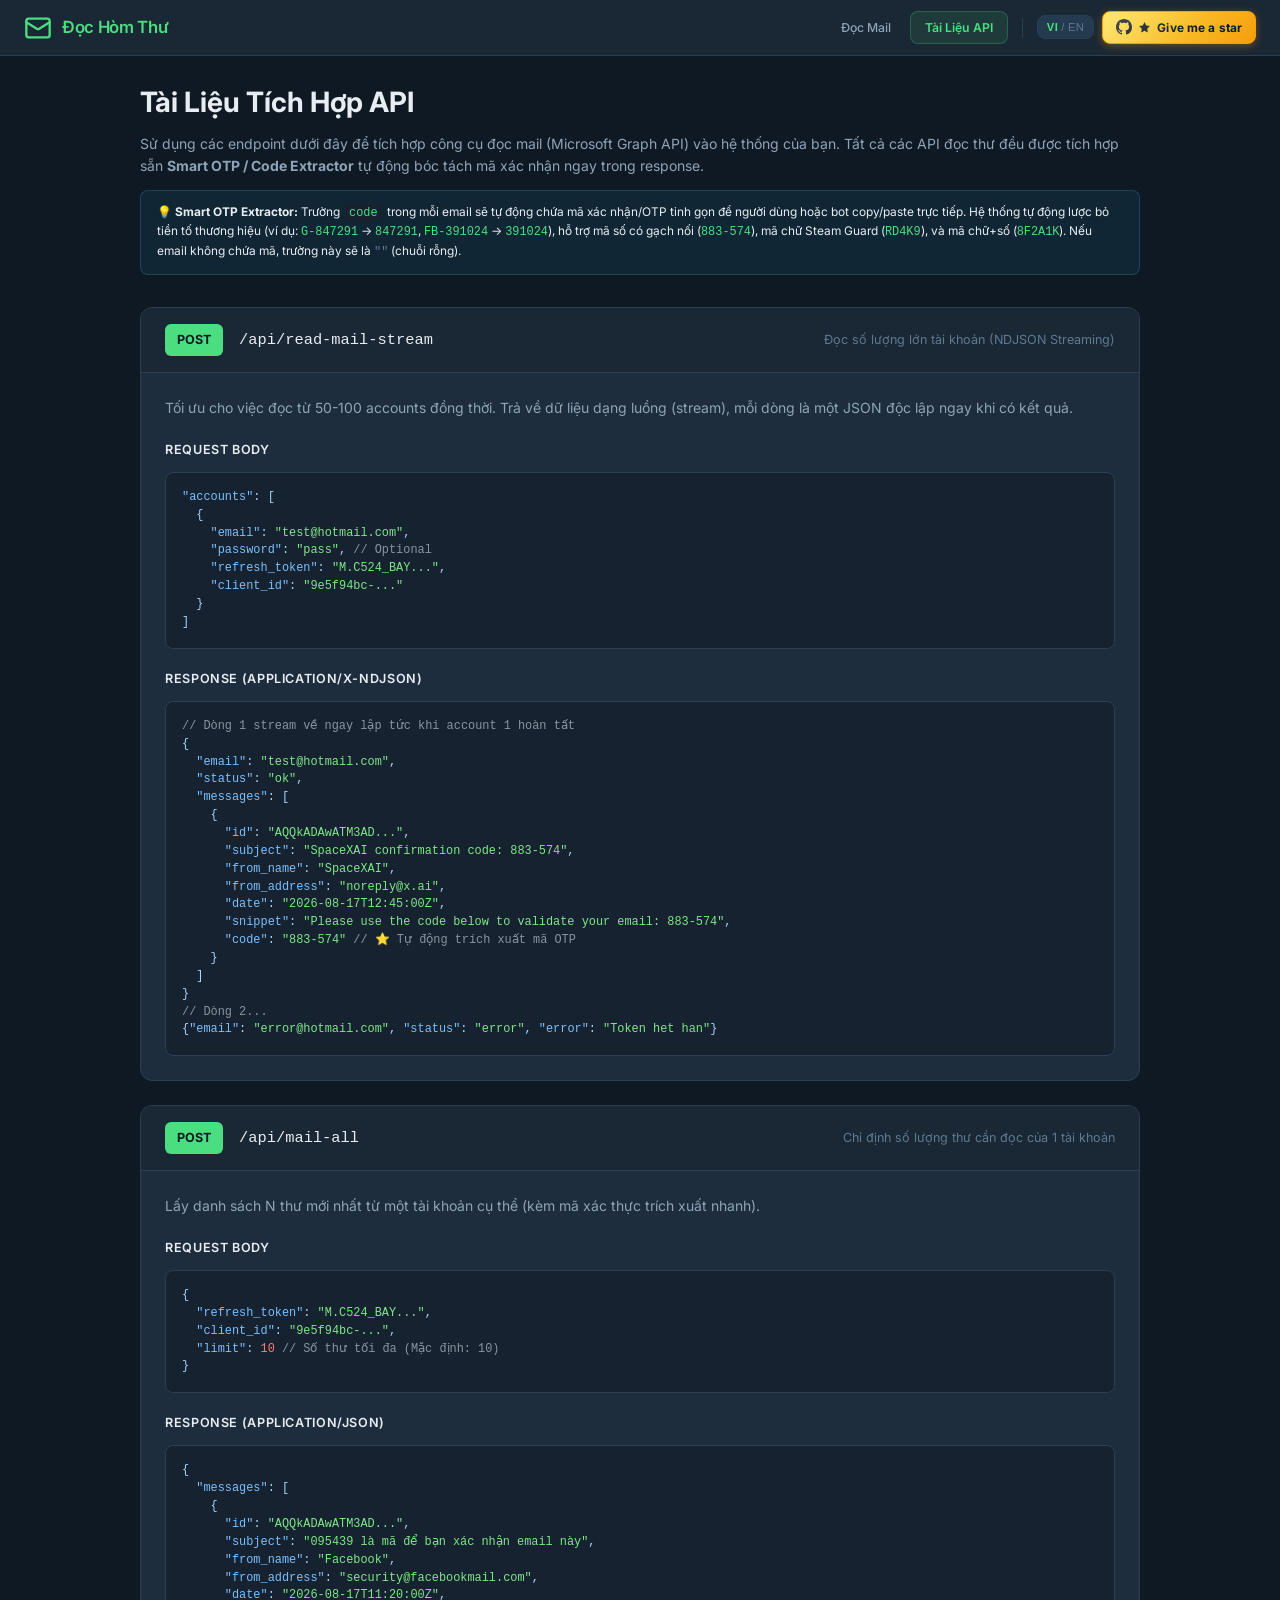
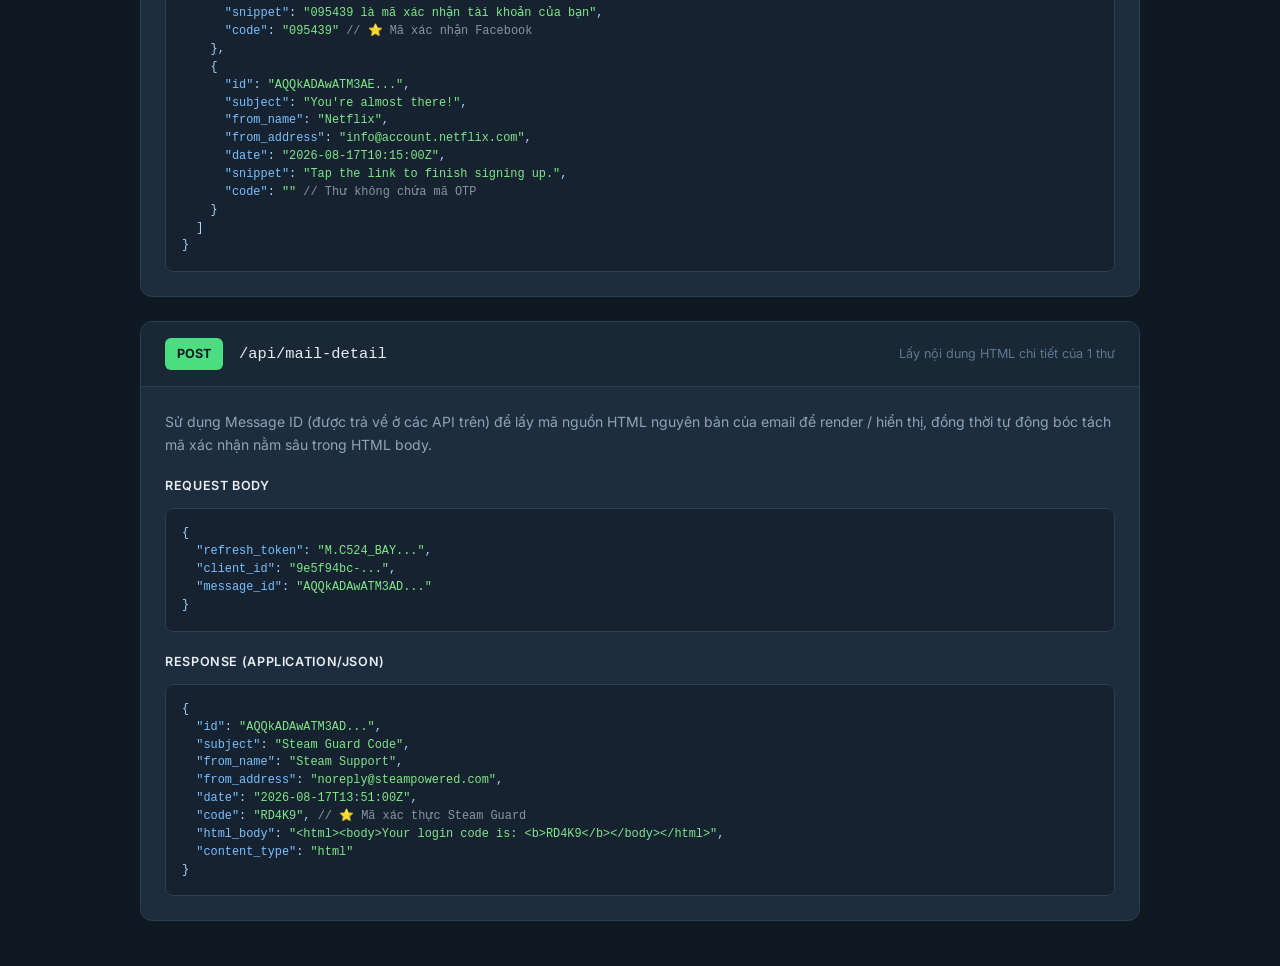
==== commit 8b3ac8db: "feat(extractor): add smart multi-format OTP extractor, 1-click copy, and prefix stripping" ====
--- a/static/api-docs.html
+++ b/static/api-docs.html
@@ -123,7 +123,10 @@
         <div class="docs-container">
             <div style="margin-bottom: 32px;">
                 <h2 style="font-size: 2rem; margin-bottom: 8px;">Tài Liệu Tích Hợp API</h2>
-                <p style="color: var(--text-secondary);">Sử dụng các endpoint dưới đây để tích hợp công cụ đọc mail (Microsoft Graph API) vào hệ thống của bạn.</p>
+                <p style="color: var(--text-secondary); line-height: 1.6;">Sử dụng các endpoint dưới đây để tích hợp công cụ đọc mail (Microsoft Graph API) vào hệ thống của bạn. Tất cả các API đọc thư đều được tích hợp sẵn <strong>Smart OTP / Code Extractor</strong> tự động bóc tách mã xác nhận ngay trong response.</p>
+                <div style="margin-top: 12px; padding: 12px 16px; background: rgba(56, 189, 248, 0.08); border: 1px solid rgba(56, 189, 248, 0.2); border-radius: var(--radius); font-size: 0.85rem; color: var(--text-primary); line-height: 1.5;">
+                    💡 <strong>Smart OTP Extractor:</strong> Trường <code style="color: var(--accent); background: var(--bg-input); padding: 2px 6px; border-radius: 4px;">code</code> trong mỗi email sẽ tự động chứa mã xác nhận/OTP tinh gọn để người dùng hoặc bot copy/paste trực tiếp. Hệ thống tự động lược bỏ tiền tố thương hiệu (ví dụ: <code style="color:var(--accent)">G-847291</code> → <code style="color:var(--accent)">847291</code>, <code style="color:var(--accent)">FB-391024</code> → <code style="color:var(--accent)">391024</code>), hỗ trợ mã số có gạch nối (<code style="color:var(--accent)">883-574</code>), mã chữ Steam Guard (<code style="color:var(--accent)">RD4K9</code>), và mã chữ+số (<code style="color:var(--accent)">8F2A1K</code>). Nếu email không chứa mã, trường này sẽ là <code style="color:var(--text-muted)">""</code> (chuỗi rỗng).
+                </div>
             </div>
 
             <!-- Endpoint 1 -->
@@ -147,8 +150,22 @@
 ]</pre>
 
                     <div class="section-title">Response (application/x-ndjson)</div>
-                    <pre><span class="comment">// Dòng 1 stream về ngay lập tức khi account 1 xong</span>
-{<span class="key">"email"</span>: <span class="string">"test@hotmail.com"</span>, <span class="key">"status"</span>: <span class="string">"ok"</span>, <span class="key">"messages"</span>: [{<span class="key">"id"</span>: <span class="string">"..."</span>, <span class="key">"subject"</span>: <span class="string">"Verify code"</span>...}]}
+                    <pre><span class="comment">// Dòng 1 stream về ngay lập tức khi account 1 hoàn tất</span>
+{
+  <span class="key">"email"</span>: <span class="string">"test@hotmail.com"</span>,
+  <span class="key">"status"</span>: <span class="string">"ok"</span>,
+  <span class="key">"messages"</span>: [
+    {
+      <span class="key">"id"</span>: <span class="string">"AQQkADAwATM3AD..."</span>,
+      <span class="key">"subject"</span>: <span class="string">"SpaceXAI confirmation code: 883-574"</span>,
+      <span class="key">"from_name"</span>: <span class="string">"SpaceXAI"</span>,
+      <span class="key">"from_address"</span>: <span class="string">"noreply@x.ai"</span>,
+      <span class="key">"date"</span>: <span class="string">"2026-08-17T12:45:00Z"</span>,
+      <span class="key">"snippet"</span>: <span class="string">"Please use the code below to validate your email: 883-574"</span>,
+      <span class="key">"code"</span>: <span class="string">"883-574"</span> <span class="comment">// ⭐ Tự động trích xuất mã OTP</span>
+    }
+  ]
+}
 <span class="comment">// Dòng 2...</span>
 {<span class="key">"email"</span>: <span class="string">"error@hotmail.com"</span>, <span class="key">"status"</span>: <span class="string">"error"</span>, <span class="key">"error"</span>: <span class="string">"Token het han"</span>}</pre>
                 </div>
@@ -162,7 +179,7 @@
                     <span class="desc">Chỉ định số lượng thư cần đọc của 1 tài khoản</span>
                 </div>
                 <div class="endpoint-body">
-                    <p style="color: var(--text-secondary); margin-bottom: 16px;">Lấy danh sách N thư mới nhất từ một tài khoản cụ thể.</p>
+                    <p style="color: var(--text-secondary); margin-bottom: 16px;">Lấy danh sách N thư mới nhất từ một tài khoản cụ thể (kèm mã xác thực trích xuất nhanh).</p>
                     
                     <div class="section-title">Request Body</div>
                     <pre>{
@@ -176,11 +193,21 @@
   <span class="key">"messages"</span>: [
     {
       <span class="key">"id"</span>: <span class="string">"AQQkADAwATM3AD..."</span>,
-      <span class="key">"subject"</span>: <span class="string">"Welcome to Figma"</span>,
-      <span class="key">"from_name"</span>: <span class="string">"Figma"</span>,
-      <span class="key">"from_address"</span>: <span class="string">"support@figma.com"</span>,
-      <span class="key">"date"</span>: <span class="string">"2026-03-17T13:51:00Z"</span>,
-      <span class="key">"snippet"</span>: <span class="string">"You are now verified as a student..."</span>
+      <span class="key">"subject"</span>: <span class="string">"095439 là mã để bạn xác nhận email này"</span>,
+      <span class="key">"from_name"</span>: <span class="string">"Facebook"</span>,
+      <span class="key">"from_address"</span>: <span class="string">"security@facebookmail.com"</span>,
+      <span class="key">"date"</span>: <span class="string">"2026-08-17T11:20:00Z"</span>,
+      <span class="key">"snippet"</span>: <span class="string">"095439 là mã xác nhận tài khoản của bạn"</span>,
+      <span class="key">"code"</span>: <span class="string">"095439"</span> <span class="comment">// ⭐ Mã xác nhận Facebook</span>
+    },
+    {
+      <span class="key">"id"</span>: <span class="string">"AQQkADAwATM3AE..."</span>,
+      <span class="key">"subject"</span>: <span class="string">"You're almost there!"</span>,
+      <span class="key">"from_name"</span>: <span class="string">"Netflix"</span>,
+      <span class="key">"from_address"</span>: <span class="string">"info@account.netflix.com"</span>,
+      <span class="key">"date"</span>: <span class="string">"2026-08-17T10:15:00Z"</span>,
+      <span class="key">"snippet"</span>: <span class="string">"Tap the link to finish signing up."</span>,
+      <span class="key">"code"</span>: <span class="string">""</span> <span class="comment">// Thư không chứa mã OTP</span>
     }
   ]
 }</pre>
@@ -195,7 +222,7 @@
                     <span class="desc">Lấy nội dung HTML chi tiết của 1 thư</span>
                 </div>
                 <div class="endpoint-body">
-                    <p style="color: var(--text-secondary); margin-bottom: 16px;">Sử dụng Message ID (được trả về ở các API trên) để lấy mã nguồn HTML nguyên bản của email để render / hiển thị.</p>
+                    <p style="color: var(--text-secondary); margin-bottom: 16px;">Sử dụng Message ID (được trả về ở các API trên) để lấy mã nguồn HTML nguyên bản của email để render / hiển thị, đồng thời tự động bóc tách mã xác nhận nằm sâu trong HTML body.</p>
                     
                     <div class="section-title">Request Body</div>
                     <pre>{
@@ -207,11 +234,12 @@
                     <div class="section-title">Response (application/json)</div>
                     <pre>{
   <span class="key">"id"</span>: <span class="string">"AQQkADAwATM3AD..."</span>,
-  <span class="key">"subject"</span>: <span class="string">"Welcome to Figma"</span>,
-  <span class="key">"from_name"</span>: <span class="string">"Figma"</span>,
-  <span class="key">"from_address"</span>: <span class="string">"support@figma.com"</span>,
-  <span class="key">"date"</span>: <span class="string">"2026-03-17T13:51:00Z"</span>,
-  <span class="key">"html_body"</span>: <span class="string">"&lt;html&gt;&lt;body&gt;...&lt;/body&gt;&lt;/html&gt;"</span>,
+  <span class="key">"subject"</span>: <span class="string">"Steam Guard Code"</span>,
+  <span class="key">"from_name"</span>: <span class="string">"Steam Support"</span>,
+  <span class="key">"from_address"</span>: <span class="string">"noreply@steampowered.com"</span>,
+  <span class="key">"date"</span>: <span class="string">"2026-08-17T13:51:00Z"</span>,
+  <span class="key">"code"</span>: <span class="string">"RD4K9"</span>, <span class="comment">// ⭐ Mã xác thực Steam Guard</span>
+  <span class="key">"html_body"</span>: <span class="string">"&lt;html&gt;&lt;body&gt;Your login code is: &lt;b&gt;RD4K9&lt;/b&gt;&lt;/body&gt;&lt;/html&gt;"</span>,
   <span class="key">"content_type"</span>: <span class="string">"html"</span>
 }</pre>
                 </div>
@@ -219,6 +247,7 @@
             
         </div>
     </main>
+    <div id="toast-container" class="toast-container" aria-live="polite"></div>
     <script src="/static/i18n.js"></script>
 </body>
 </html>
--- a/static/styles.css
+++ b/static/styles.css
@@ -584,13 +584,71 @@
     overflow: hidden;
 }
 
+.mail-table .col-code {
+    width: 110px;
+    text-align: center;
+    vertical-align: middle;
+}
+
+.code-cell-wrapper {
+    display: inline-flex;
+    flex-direction: column;
+    align-items: center;
+    justify-content: center;
+    gap: 4px;
+}
+
+.code-value {
+    font-size: 0.95rem;
+    font-weight: 700;
+    color: #ffffff;
+    letter-spacing: 0.5px;
+    font-family: 'Consolas', 'Monaco', monospace;
+}
+
+.btn-copy-code {
+    display: inline-block;
+    padding: 3px 12px;
+    background: #ff5722;
+    color: #ffffff;
+    border: none;
+    border-radius: 9999px;
+    font-size: 0.72rem;
+    font-weight: 600;
+    cursor: pointer;
+    transition: all var(--transition);
+    font-family: inherit;
+    line-height: 1.3;
+    box-shadow: 0 2px 6px rgba(255, 87, 34, 0.35);
+}
+
+.btn-copy-code:hover {
+    background: #f44336;
+    transform: scale(1.05);
+    box-shadow: 0 4px 10px rgba(255, 87, 34, 0.45);
+}
+
+.btn-copy-code:active {
+    transform: scale(0.96);
+}
+
+.btn-copy-code.copied {
+    background: #22c55e !important;
+    box-shadow: 0 2px 6px rgba(34, 197, 94, 0.4) !important;
+}
+
+.code-empty {
+    color: var(--text-muted);
+    font-size: 0.9rem;
+}
+
 .mail-table .col-action {
-    width: 100px;
+    width: 90px;
     text-align: center;
 }
 
 .btn-detail {
-    padding: 5px 14px;
+    padding: 5px 12px;
     background: transparent;
     color: var(--info);
     border: 1px solid var(--info);
@@ -989,6 +1047,122 @@
     to { opacity: 1; transform: translateY(0); }
 }
 
+/* ── Toast Notifications ─────────────────────────────────────────── */
+.toast-container {
+    position: fixed;
+    top: 20px;
+    right: 20px;
+    z-index: 9999;
+    display: flex;
+    flex-direction: column;
+    gap: 10px;
+    max-width: calc(100vw - 32px);
+    width: 380px;
+    pointer-events: none;
+}
+
+.toast-item {
+    pointer-events: auto;
+    display: flex;
+    align-items: center;
+    gap: 12px;
+    padding: 12px 16px;
+    border-radius: var(--radius-lg);
+    background: var(--bg-card);
+    border: 1px solid var(--border-color);
+    box-shadow: 0 12px 36px rgba(0, 0, 0, 0.45), 0 0 0 1px rgba(255, 255, 255, 0.05);
+    color: var(--text-primary);
+    font-size: 0.875rem;
+    line-height: 1.45;
+    animation: toastSlideIn 0.3s cubic-bezier(0.16, 1, 0.3, 1);
+    transition: all 0.25s ease;
+    backdrop-filter: blur(12px);
+}
+
+.toast-item.toast-out {
+    opacity: 0;
+    transform: translateY(-8px) scale(0.95);
+}
+
+.toast-icon {
+    display: flex;
+    align-items: center;
+    justify-content: center;
+    flex-shrink: 0;
+    width: 30px;
+    height: 30px;
+    border-radius: 50%;
+}
+
+.toast-warning .toast-icon {
+    background: rgba(251, 191, 36, 0.15);
+    color: var(--warning);
+}
+.toast-warning {
+    border-color: rgba(251, 191, 36, 0.35);
+}
+
+.toast-error .toast-icon {
+    background: rgba(248, 113, 113, 0.15);
+    color: var(--error);
+}
+.toast-error {
+    border-color: rgba(248, 113, 113, 0.35);
+}
+
+.toast-success .toast-icon {
+    background: rgba(74, 222, 128, 0.15);
+    color: var(--accent);
+}
+.toast-success {
+    border-color: rgba(74, 222, 128, 0.35);
+}
+
+.toast-info .toast-icon {
+    background: rgba(96, 165, 250, 0.15);
+    color: var(--info);
+}
+.toast-info {
+    border-color: rgba(96, 165, 250, 0.35);
+}
+
+.toast-message {
+    flex: 1;
+    font-weight: 500;
+    word-break: break-word;
+}
+
+.toast-close {
+    background: transparent;
+    border: none;
+    color: var(--text-muted);
+    font-size: 1.25rem;
+    line-height: 1;
+    cursor: pointer;
+    padding: 2px 6px;
+    border-radius: 4px;
+    transition: all 0.15s ease;
+    flex-shrink: 0;
+}
+
+.toast-close:hover {
+    color: var(--text-primary);
+    background: var(--bg-hover);
+}
+
+@keyframes toastSlideIn {
+    from {
+        opacity: 0;
+        transform: translateY(-12px) scale(0.95);
+    }
+    to {
+        opacity: 1;
+        transform: translateY(0) scale(1);
+    }
+}
+
+
+
 /* ── Responsive ──────────────────────────────────────────────────── */
 @media (max-width: 768px) {
     #app-header {
